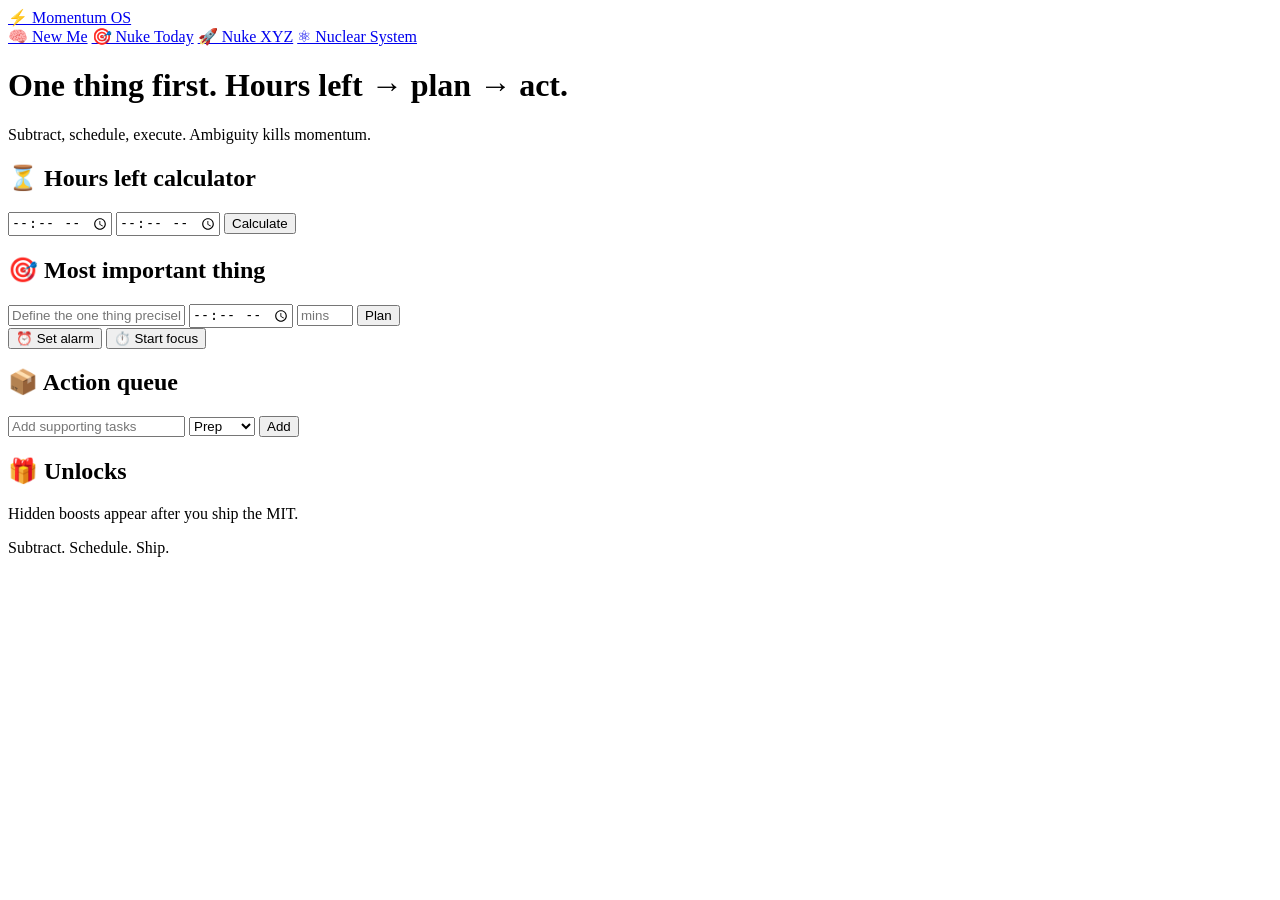
==== nuke-today.html @ 86052e25 "Add nuke-today.html with initial structure" ====
<!DOCTYPE html>
<html lang="en">
<head>
<meta charset="UTF-8" />
<meta name="viewport" content="width=device-width, initial-scale=1" />
<title>Nuke Today — Execute the day</title>
<link rel="stylesheet" href="assets/style.css" />
</head>
<body>
<nav class="nav">
  <a class="brand" href="index.html">⚡ Momentum OS</a>
  <div class="links">
    <a href="new-me.html">🧠 New Me</a>
    <a href="nuke-today.html" class="active">🎯 Nuke Today</a>
    <a href="nuke-xyz.html">🚀 Nuke XYZ</a>
    <a href="nuclear-system.html">⚛ Nuclear System</a>
  </div>
</nav>

<header class="subhero">
  <h1>One thing first. Hours left → plan → act.</h1>
  <p>Subtract, schedule, execute. Ambiguity kills momentum.</p>
</header>

<main class="wrap grid-2">
  <section class="card">
    <h2>⏳ Hours left calculator</h2>
    <div class="row">
      <input id="ntNow" type="time" />
      <input id="ntNextEvent" type="time" />
      <button class="mini" id="ntCalc">Calculate</button>
    </div>
    <p id="ntHours" class="muted"></p>
  </section>

  <section class="card">
    <h2>🎯 Most important thing</h2>
    <div class="row">
      <input id="ntMIT" type="text" placeholder="Define the one thing precisely" />
      <input id="ntStart" type="time" />
      <input id="ntDuration" type="number" min="10" max="180" placeholder="mins" />
      <button class="mini" id="ntPlan">Plan</button>
    </div>
    <div id="ntPlanView" class="list"></div>
    <div class="row">
      <button id="ntAlarm" class="mini">⏰ Set alarm</button>
      <button id="ntFocus" class="mini">⏱️ Start focus</button>
    </div>
    <p id="ntStatus" class="muted"></p>
  </section>

  <section class="card">
    <h2>📦 Action queue</h2>
    <div class="row">
      <input id="ntTask" type="text" placeholder="Add supporting tasks" />
      <select id="ntCat">
        <option>Prep</option><option>Core</option><option>Review</option>
      </select>
      <button class="mini" id="ntAdd">Add</button>
    </div>
    <div id="ntQueue" class="list"></div>
  </section>

  <section class="card">
    <h2>🎁 Unlocks</h2>
    <p class="muted">Hidden boosts appear after you ship the MIT.</p>
    <div id="ntRewards" class="rewards"></div>
  </section>
</main>

<footer class="foot"><p>Subtract. Schedule. Ship.</p></footer>

<script src="assets/app.js"></script>
<script>Momentum.initNukeToday();</script>
</body>
</html>
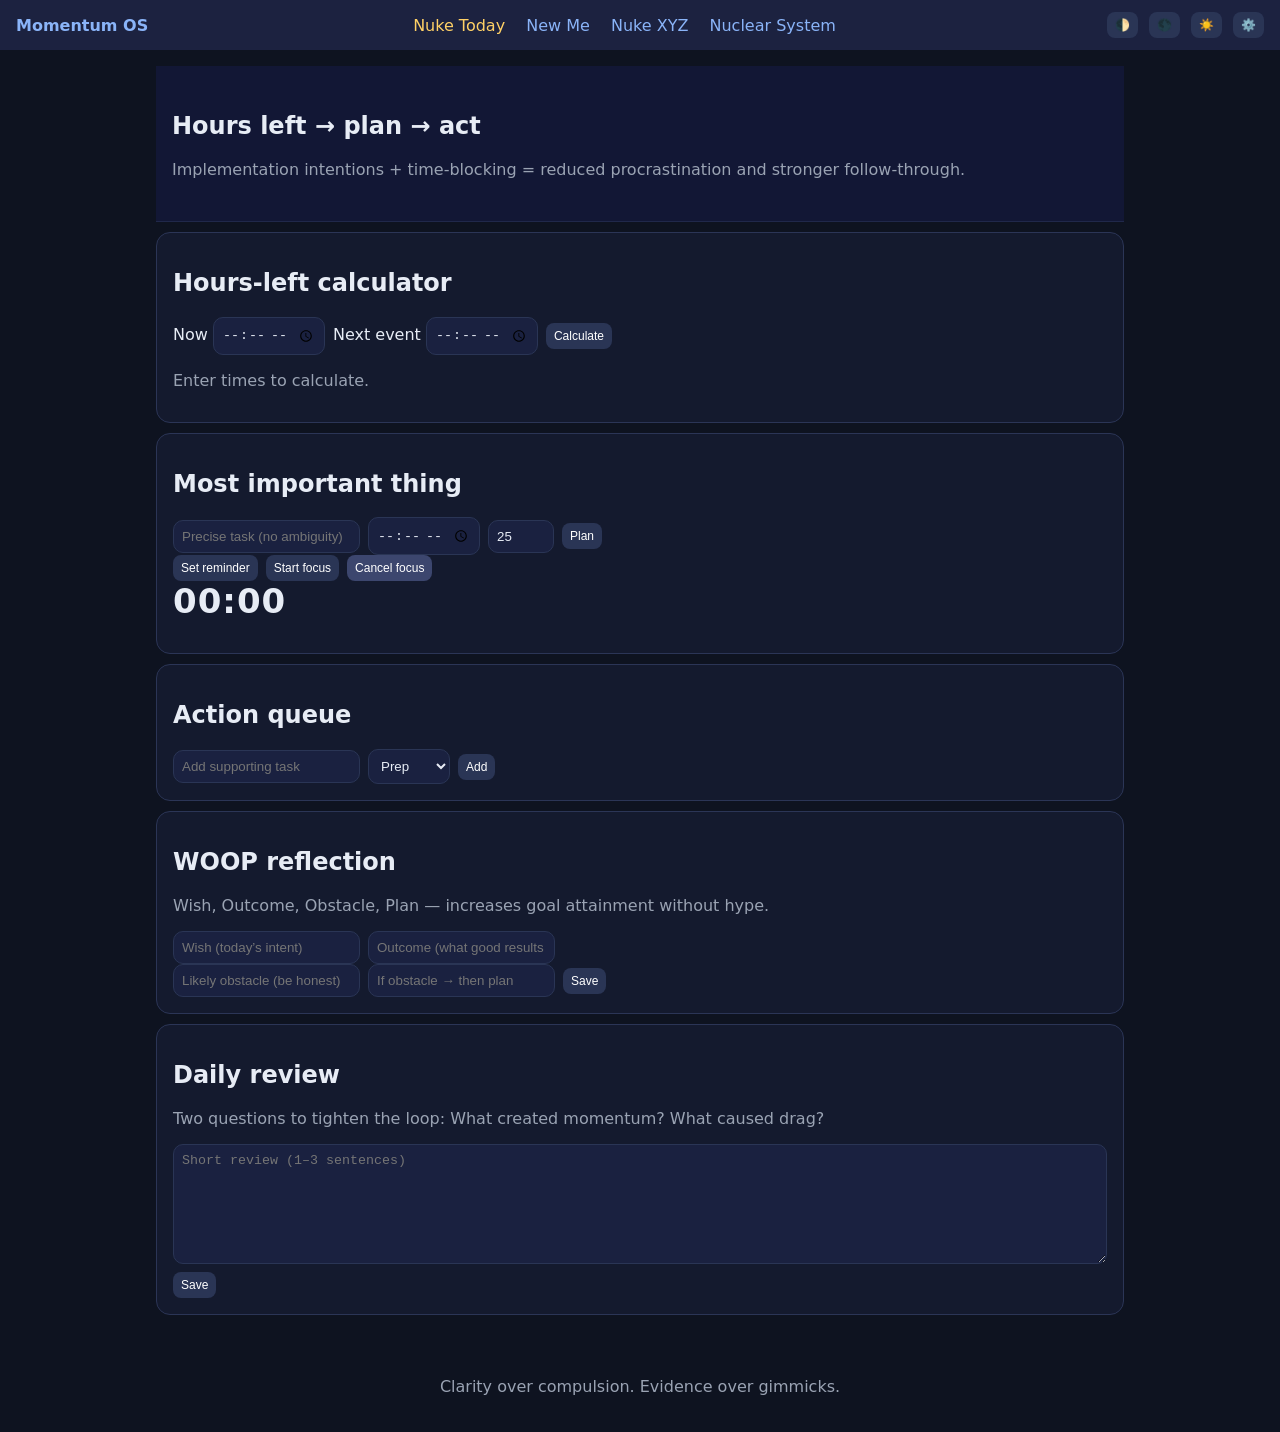
==== commit ba41f3e1: "Refactor nuke-today.html for improved structure" ====
--- a/nuke-today.html
+++ b/nuke-today.html
@@ -5,54 +5,71 @@
 <meta name="viewport" content="width=device-width, initial-scale=1" />
 <title>Nuke Today — Execute the day</title>
 <link rel="stylesheet" href="assets/style.css" />
+<meta name="color-scheme" content="dark light">
 </head>
 <body>
-<nav class="nav">
-  <a class="brand" href="index.html">⚡ Momentum OS</a>
-  <div class="links">
-    <a href="new-me.html">🧠 New Me</a>
-    <a href="nuke-today.html" class="active">🎯 Nuke Today</a>
-    <a href="nuke-xyz.html">🚀 Nuke XYZ</a>
-    <a href="nuclear-system.html">⚛ Nuclear System</a>
-  </div>
-</nav>
-
-<header class="subhero">
-  <h1>One thing first. Hours left → plan → act.</h1>
-  <p>Subtract, schedule, execute. Ambiguity kills momentum.</p>
+<header class="site-header">
+  <nav class="nav">
+    <a class="brand" href="index.html">Momentum OS</a>
+    <div class="links">
+      <a class="active" href="nuke-today.html">Nuke Today</a>
+      <a href="new-me.html">New Me</a>
+      <a href="nuke-xyz.html">Nuke XYZ</a>
+      <a href="nuclear-system.html">Nuclear System</a>
+    </div>
+    <div class="tools">
+      <button class="mini" data-theme="auto">🌓</button>
+      <button class="mini" data-theme="dark">🌑</button>
+      <button class="mini" data-theme="light">☀️</button>
+      <button class="mini" data-theme="contrast">⚙️</button>
+    </div>
+  </nav>
 </header>
 
-<main class="wrap grid-2">
+<main class="wrap">
+  <section class="subhero">
+    <h1>Hours left → plan → act</h1>
+    <p class="muted">Implementation intentions + time-blocking = reduced procrastination and stronger follow-through.</p>
+  </section>
+
+  <!-- Hours-left calculator -->
   <section class="card">
-    <h2>⏳ Hours left calculator</h2>
+    <h2>Hours-left calculator</h2>
     <div class="row">
-      <input id="ntNow" type="time" />
-      <input id="ntNextEvent" type="time" />
+      <label>Now <input id="ntNow" type="time" /></label>
+      <label>Next event <input id="ntNextEvent" type="time" /></label>
       <button class="mini" id="ntCalc">Calculate</button>
     </div>
-    <p id="ntHours" class="muted"></p>
+    <p id="ntHours" class="muted">Enter times to calculate.</p>
   </section>
 
+  <!-- Most important thing: plan + alarm + timer -->
   <section class="card">
-    <h2>🎯 Most important thing</h2>
+    <h2>Most important thing</h2>
     <div class="row">
-      <input id="ntMIT" type="text" placeholder="Define the one thing precisely" />
-      <input id="ntStart" type="time" />
-      <input id="ntDuration" type="number" min="10" max="180" placeholder="mins" />
+      <input id="ntMIT" type="text" placeholder="Precise task (no ambiguity)" />
+      <input id="ntStart" type="time" aria-label="Start time" />
+      <input id="ntDuration" type="number" min="10" max="180" value="25" aria-label="Duration (minutes)" />
       <button class="mini" id="ntPlan">Plan</button>
     </div>
-    <div id="ntPlanView" class="list"></div>
+    <div id="ntPlanView" class="list" aria-live="polite"></div>
     <div class="row">
-      <button id="ntAlarm" class="mini">⏰ Set alarm</button>
-      <button id="ntFocus" class="mini">⏱️ Start focus</button>
+      <button id="ntAlarm" class="mini">Set reminder</button>
+      <button id="ntFocus" class="mini">Start focus</button>
+      <button id="ntCancel" class="mini ghost">Cancel focus</button>
+    </div>
+    <div class="row">
+      <div class="clock" id="ntClock" aria-live="polite">00:00</div>
+      <div class="progress slim"><div class="bar" id="ntFocusBar" style="width:0%"></div></div>
     </div>
     <p id="ntStatus" class="muted"></p>
   </section>
 
+  <!-- Action queue (supporting tasks) -->
   <section class="card">
-    <h2>📦 Action queue</h2>
+    <h2>Action queue</h2>
     <div class="row">
-      <input id="ntTask" type="text" placeholder="Add supporting tasks" />
+      <input id="ntTask" type="text" placeholder="Add supporting task" />
       <select id="ntCat">
         <option>Prep</option><option>Core</option><option>Review</option>
       </select>
@@ -61,16 +78,42 @@
     <div id="ntQueue" class="list"></div>
   </section>
 
+  <!-- Reflection (WOOP) -->
   <section class="card">
-    <h2>🎁 Unlocks</h2>
-    <p class="muted">Hidden boosts appear after you ship the MIT.</p>
-    <div id="ntRewards" class="rewards"></div>
+    <h2>WOOP reflection</h2>
+    <p class="muted">Wish, Outcome, Obstacle, Plan — increases goal attainment without hype.</p>
+    <div class="row">
+      <input id="ntWish" type="text" placeholder="Wish (today’s intent)" />
+      <input id="ntOutcome" type="text" placeholder="Outcome (what good results from it?)" />
+    </div>
+    <div class="row">
+      <input id="ntObstacle" type="text" placeholder="Likely obstacle (be honest)" />
+      <input id="ntPlanIf" type="text" placeholder="If obstacle → then plan" />
+      <button class="mini" id="ntWOOPSave">Save</button>
+    </div>
+    <div id="ntWOOPView" class="list"></div>
+  </section>
+
+  <!-- Daily review -->
+  <section class="card">
+    <h2>Daily review</h2>
+    <p class="muted">Two questions to tighten the loop: What created momentum? What caused drag?</p>
+    <div class="row">
+      <textarea id="ntReview" class="input" placeholder="Short review (1–3 sentences)"></textarea>
+      <button class="mini" id="ntReviewSave">Save</button>
+    </div>
+    <div id="ntReviewView" class="quote"></div>
   </section>
 </main>
 
-<footer class="foot"><p>Subtract. Schedule. Ship.</p></footer>
+<footer class="foot">
+  <p>Clarity over compulsion. Evidence over gimmicks.</p>
+</footer>
 
 <script src="assets/app.js"></script>
-<script>Momentum.initNukeToday();</script>
+<script>
+  Momentum.nukeToday();
+</script>
 </body>
 </html>
+
--- a/assets/style.css
+++ b/assets/style.css
@@ -0,0 +1,49 @@
+:root{
+  --bg:#0e1320; --card:#141a2e; --text:#e7ecf5; --muted:#9aa3b3;
+  --primary:#5ac8fa; --accent:#ffd166; --danger:#ef4444; --border:#2b3556;
+}
+*{box-sizing:border-box}
+body{margin:0;background:var(--bg);color:var(--text);font-family:Inter,system-ui,Segoe UI,Roboto,Arial}
+a{color:#8ab4f8;text-decoration:none}
+.nav{display:flex;align-items:center;justify-content:space-between;padding:12px 16px;background:#1c2240;position:sticky;top:0;z-index:10}
+.brand{font-weight:700}
+.links a{margin:0 8px}
+.links a.active{color:var(--accent)}
+.tools .mini{margin-left:6px}
+.hero{padding:60px 16px;text-align:center;background:linear-gradient(90deg,#1c2240,#142038)}
+.hero h1{margin:0 0 8px}
+.hero-cta .btn{margin:6px}
+.subhero{padding:26px 16px;background:#121735;border-bottom:1px solid #20284a}
+.wrap{max-width:1000px;margin:0 auto;padding:16px}
+.grid-2{display:grid;grid-template-columns:1fr 1fr;gap:12px}
+@media (max-width:860px){.grid-2{grid-template-columns:1fr}}
+.card{background:var(--card);border:1px solid var(--border);border-radius:14px;padding:16px;margin:10px 0}
+.row{display:flex;gap:8px;align-items:center;flex-wrap:wrap}
+.input, input, select, textarea{background:#1a2140;color:var(--text);border:1px solid #2a3555;border-radius:10px;padding:8px}
+textarea{width:100%;min-height:120px}
+.btn{display:inline-block;background:var(--primary);color:#071227;padding:10px 14px;border-radius:10px;font-weight:700}
+.btn.ghost{background:#2a3555;color:#fff}
+.mini{background:#2a3555;color:#fff;border:none;border-radius:8px;padding:6px 8px;font-size:12px;cursor:pointer}
+.mini.ghost{background:#3c466e}
+.mini.danger{background:var(--danger)}
+.quote{font-style:italic;color:#b9c1d1}
+.muted{color:var(--muted)}
+.progress{height:14px;background:#24304a;border-radius:10px;overflow:hidden;margin-top:8px}
+.bar{height:100%;width:0;background:linear-gradient(90deg,var(--primary),#00d1b2)}
+.stats{display:flex;gap:16px}
+.stat{background:#1a2140;border:1px solid #2a3555;border-radius:10px;padding:10px;flex:1;text-align:center}
+.label{font-size:12px;color:var(--muted)}
+.value{font-size:22px;font-weight:800}
+.list{display:flex;flex-direction:column;gap:8px}
+.item{background:#1a2140;border:1px solid #2a3555;border-radius:10px;padding:10px}
+.chips{display:flex;gap:8px;flex-wrap:wrap}
+.chip{background:#273055;border-radius:999px;padding:6px 10px;font-size:12px;color:#d8deec}
+.days{display:grid;grid-template-columns:1fr 1fr;gap:12px}
+@media (max-width:860px){.days{grid-template-columns:1fr}}
+.day{background:#1a2140;border:1px solid #2a3555;border-radius:12px;padding:12px}
+.summary{display:flex;gap:14px;align-items:center;flex-wrap:wrap;margin-top:8px}
+.rewards{display:flex;gap:8px;flex-wrap:wrap}
+.reward{background:#152c3a;border:1px solid #264a5e;color:#a8e7ff;border-radius:10px;padding:8px}
+.clock{font-size:34px;font-weight:800;letter-spacing:1px}
+.hr{height:1px;background:#273052;margin:10px 0}
+.foot{padding:20px;text-align:center;color:var(--muted)}
